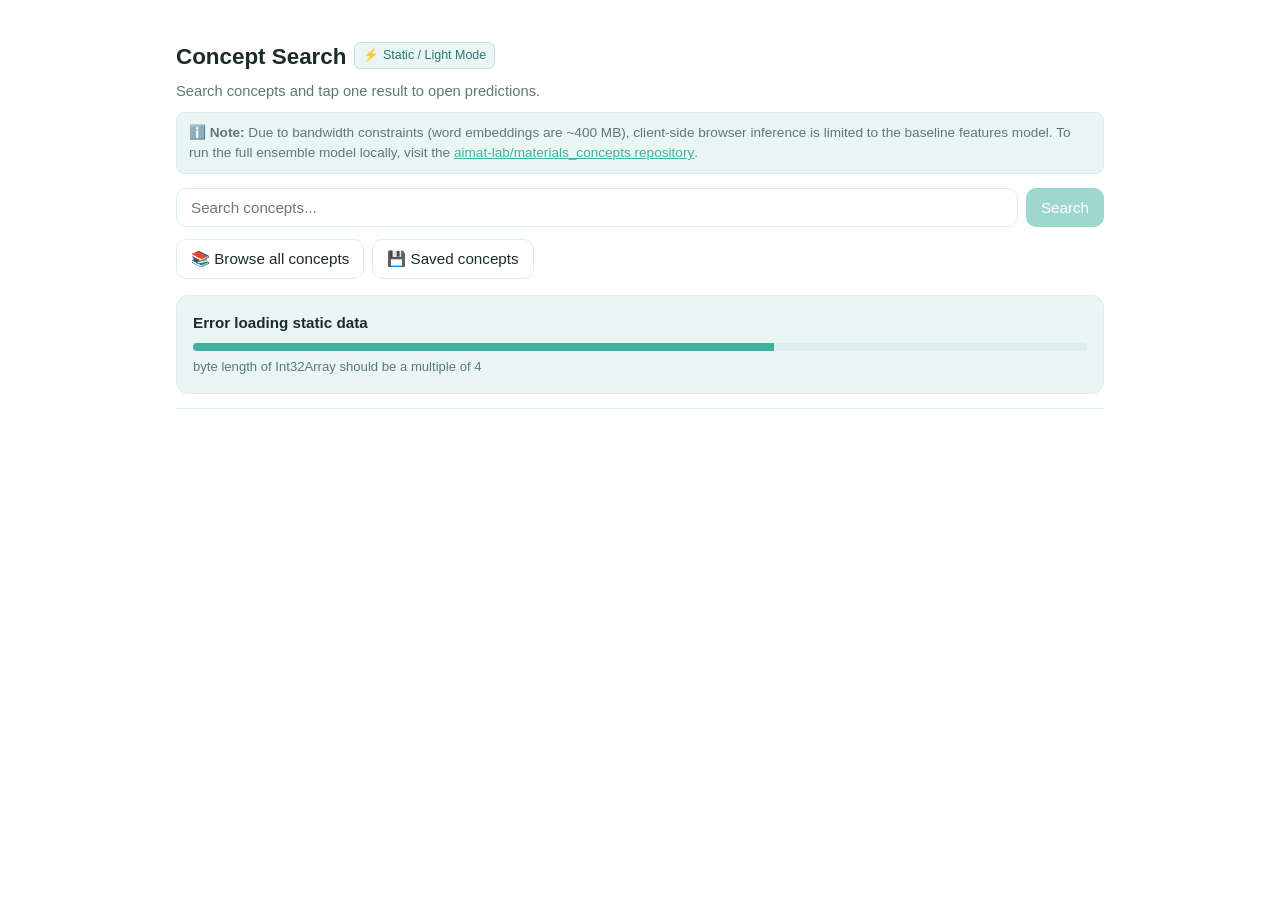
==== static/index.html @ 4b22322d "inference served statically via onnx for nn baseline" ====
<!doctype html>
<html lang="en">
  <head>
    <meta charset="UTF-8" />
    <meta name="viewport" content="width=device-width, initial-scale=1.0" />
    <title>Concept Search - Light Mode</title>
    <link rel="stylesheet" href="./css/style.css" />
  </head>
  <body>
    <main class="container">
      <div class="topbar">
        <h1>Concept Search</h1>
        <span class="mode-badge" title="Running fully client-side using baseline ONNX model">⚡ Static / Light Mode</span>
      </div>
      <p class="muted">Search concepts and tap one result to open predictions.</p>
      <div class="info-note" style="margin-top: 10px; padding: 10px 12px; background: var(--accent-hover); border: 1px solid var(--line); border-radius: 8px; font-size: 0.85rem; color: var(--muted);">
        ℹ️ <strong>Note:</strong> Due to bandwidth constraints (word embeddings are ~400 MB), client-side browser inference is limited to the baseline features model. To run the full ensemble model locally, visit the <a href="https://github.com/aimat-lab/materials_concepts" target="_blank" rel="noopener noreferrer" style="color: var(--accent); font-weight: 500;">aimat-lab/materials_concepts repository</a>.
      </div>

      <div class="row">
        <input id="searchInput" type="text" placeholder="Search concepts..." disabled />
        <button id="searchBtn" class="primary" disabled>Search</button>
      </div>
      <div class="toolbar">
        <button id="browseBtn">📚 Browse all concepts</button>
        <button id="savedBtn">💾 Saved concepts</button>
      </div>

      <div id="progressCard" class="progress-card">
        <div id="progressTitle" class="progress-title">Initializing static app data...</div>
        <div class="progress-bar-container">
          <div id="progressBarFill" class="progress-bar-fill"></div>
        </div>
        <div id="progressSub" class="progress-sub">Loading binary graph index...</div>
      </div>

      <p id="searchMeta" class="meta"></p>
      <div id="searchResults" class="list"></div>
    </main>

    <script type="module">
      import { dataLoader } from "./js/data-loader.js";
      import { staticSearch } from "./js/search.js";

      const searchInput = document.getElementById("searchInput");
      const searchBtn = document.getElementById("searchBtn");
      const browseBtn = document.getElementById("browseBtn");
      const savedBtn = document.getElementById("savedBtn");
      const searchMeta = document.getElementById("searchMeta");
      const searchResults = document.getElementById("searchResults");

      const progressCard = document.getElementById("progressCard");
      const progressTitle = document.getElementById("progressTitle");
      const progressBarFill = document.getElementById("progressBarFill");
      const progressSub = document.getElementById("progressSub");

      const searchState = {
        items: [],
        query: "",
      };

      function updateProgress({ step, percent, text }) {
        progressBarFill.style.width = `${percent}%`;
        progressSub.textContent = text;

        if (percent >= 100) {
          setTimeout(() => {
            progressCard.style.display = "none";
            searchInput.disabled = false;
            searchBtn.disabled = false;
            searchInput.focus();
            searchResults.innerHTML = '<div class="item"><span>Start by searching a concept.</span></div>';
          }, 400);
        }
      }

      function renderSearchResults() {
        if (!searchState.items.length) {
          searchResults.innerHTML = '<div class="item"><span>No results found.</span></div>';
          return;
        }

        const normalizedQuery = searchState.query.trim().toLowerCase();

        searchResults.innerHTML = searchState.items
          .map((item, index) => {
            const concept = typeof item === "string" ? item : item.concept;
            const isExact = normalizedQuery && concept.trim().toLowerCase() === normalizedQuery;

            return `
              <a class="item predict-link ${isExact ? "exact-match" : ""}" href="./prediction.html?concept=${encodeURIComponent(concept)}">
                <span class="rank">${index + 1}.</span>
                <span class="concept">${concept}</span>
                ${isExact ? '<span class="badge">exact</span>' : ""}
              </a>
            `;
          })
          .join("");
      }

      async function runSearch() {
        const query = searchInput.value.trim();
        if (!query) {
          searchMeta.textContent = "Enter a search term.";
          return;
        }

        searchMeta.textContent = `Searching for "${query}"...`;

        try {
          const results = await staticSearch.search(query, 200, true);
          searchState.items = results;
          searchState.query = query;
          searchMeta.textContent = `Found ${results.length} results for "${query}".`;
          renderSearchResults();
        } catch (error) {
          searchMeta.textContent = "Search failed.";
          searchResults.innerHTML = `<div class="item"><span>Error: ${error.message}</span></div>`;
        }
      }

      searchBtn.addEventListener("click", runSearch);
      searchInput.addEventListener("keydown", (event) => {
        if (event.key === "Enter") {
          runSearch();
        }
      });

      browseBtn.addEventListener("click", () => {
        globalThis.location.href = "./browse.html";
      });
      savedBtn.addEventListener("click", () => {
        globalThis.location.href = "./saved.html";
      });

      // Initialize data loader on page load
      dataLoader.loadAll(updateProgress).catch(err => {
        progressTitle.textContent = "Error loading static data";
        progressSub.textContent = err.message;
        console.error(err);
      });
    </script>
  </body>
</html>
---- static/css/style.css ----
:root {
  --bg: #ffffff;
  --text: #1a2b28;
  --muted: #5b7a75;
  --line: #dbf0ec;
  --accent: #40b0a1;
  --accent-hover: #eaf6f4;
  --badge-bg: #eaf6f4;
  --card-shadow: 0 4px 20px rgba(64, 176, 161, 0.08);
}

* {
  box-sizing: border-box;
}

body {
  margin: 0;
  font-family: -apple-system, BlinkMacSystemFont, "Segoe UI", Roboto, sans-serif;
  background: var(--bg);
  color: var(--text);
  line-height: 1.5;
}

.container {
  max-width: 960px;
  margin: 0 auto;
  padding: 32px 16px 48px;
}

h1 {
  margin: 8px 0 0;
  font-size: 1.4rem;
  font-weight: 700;
}

.muted {
  margin: 6px 0 0;
  color: var(--muted);
  font-size: 0.92rem;
}

.topbar {
  display: flex;
  justify-content: flex-start;
  gap: 8px;
  align-items: center;
}

.icon-btn {
  width: 36px;
  height: 36px;
  border: 1px solid var(--line);
  border-radius: 999px;
  background: #fff;
  color: var(--text);
  display: inline-flex;
  align-items: center;
  justify-content: center;
  cursor: pointer;
  font-size: 1rem;
  transition: all 0.2s ease;
  text-decoration: none;
}

.icon-btn:hover {
  border-color: var(--accent);
  color: var(--accent);
  background: var(--accent-hover);
}

.row {
  display: flex;
  gap: 8px;
  align-items: center;
  margin-top: 14px;
}

input[type="text"] {
  border: 1px solid var(--line);
  border-radius: 10px;
  padding: 10px 14px;
  font-size: 0.95rem;
  background: #fff;
  color: var(--text);
  flex: 1;
  min-width: 0;
  transition: border-color 0.2s ease, box-shadow 0.2s ease;
}

input[type="text"]:focus {
  border-color: var(--accent);
  outline: none;
  box-shadow: 0 0 0 3px var(--accent-hover);
}

button {
  border: 1px solid var(--line);
  border-radius: 10px;
  padding: 10px 14px;
  font-size: 0.95rem;
  background: #fff;
  color: var(--text);
  cursor: pointer;
  transition: all 0.2s ease;
  font-weight: 500;
}

button:hover:not(:disabled) {
  border-color: var(--accent);
  color: var(--accent);
}

button.primary {
  background: var(--accent);
  color: #fff;
  border-color: var(--accent);
}

button.primary:hover:not(:disabled) {
  background: #369a8d;
  border-color: #369a8d;
  color: #fff;
}

button:disabled {
  opacity: 0.5;
  cursor: not-allowed;
}

.toolbar {
  display: flex;
  gap: 8px;
  margin-top: 12px;
  flex-wrap: wrap;
}

.meta {
  margin-top: 12px;
  font-size: 0.88rem;
  color: var(--muted);
}

.progress-card {
  margin-top: 16px;
  padding: 16px;
  border: 1px solid var(--line);
  border-radius: 12px;
  background: var(--accent-hover);
}

.progress-title {
  font-weight: 600;
  font-size: 0.95rem;
  margin-bottom: 8px;
  color: var(--text);
}

.progress-bar-container {
  height: 8px;
  background: var(--line);
  border-radius: 999px;
  overflow: hidden;
}

.progress-bar-fill {
  height: 100%;
  background: var(--accent);
  width: 0%;
  transition: width 0.2s ease;
}

.progress-sub {
  margin-top: 6px;
  font-size: 0.82rem;
  color: var(--muted);
}

.list, .results {
  margin-top: 14px;
  border-top: 1px solid var(--line);
  max-height: 72vh;
  overflow-y: auto;
}

.item {
  padding: 12px 6px;
  border-bottom: 1px solid var(--line);
  display: flex;
  align-items: center;
  gap: 12px;
  text-decoration: none;
  color: inherit;
  transition: background 0.15s ease;
}

.item:hover {
  background: var(--accent-hover);
}

.item.exact-match {
  background: var(--accent-hover);
  border-left: 4px solid var(--accent);
}

.rank {
  min-width: 44px;
  color: var(--muted);
  font-variant-numeric: tabular-nums;
  text-align: right;
}

.concept {
  font-weight: 600;
  flex: 1;
  min-width: 0;
  overflow: hidden;
  text-overflow: ellipsis;
  white-space: nowrap;
}

.score-wrap {
  display: flex;
  align-items: center;
  gap: 8px;
}

.score {
  min-width: 65px;
  text-align: right;
  font-variant-numeric: tabular-nums;
  color: var(--accent);
  font-size: 0.9rem;
  font-weight: 600;
}

.save-btn {
  width: 30px;
  height: 30px;
  border: 1px solid var(--line);
  border-radius: 999px;
  background: #fff;
  color: var(--text);
  display: inline-flex;
  align-items: center;
  justify-content: center;
  cursor: pointer;
  line-height: 1;
  padding: 0;
}

.save-btn:hover {
  border-color: var(--accent);
  color: var(--accent);
  background: var(--accent-hover);
}

.save-btn.saved {
  border-color: var(--accent);
  color: #fff;
  background: var(--accent);
}

.badge {
  border: 1px solid var(--accent);
  border-radius: 999px;
  padding: 2px 8px;
  font-size: 0.72rem;
  color: var(--accent);
  background: var(--badge-bg);
}

.mode-badge {
  display: inline-block;
  margin-top: 6px;
  border-radius: 6px;
  padding: 3px 8px;
  font-size: 0.78rem;
  font-weight: 500;
  background: #eaf6f4;
  color: #2b7a6f;
  border: 1px solid #bce3dc;
}

.status {
  padding: 16px 8px;
  color: var(--muted);
  border-bottom: 1px solid var(--line);
}

@media (max-width: 700px) {
  .container {
    padding-top: 16px;
  }
  
  .rank {
    min-width: 32px;
  }
}
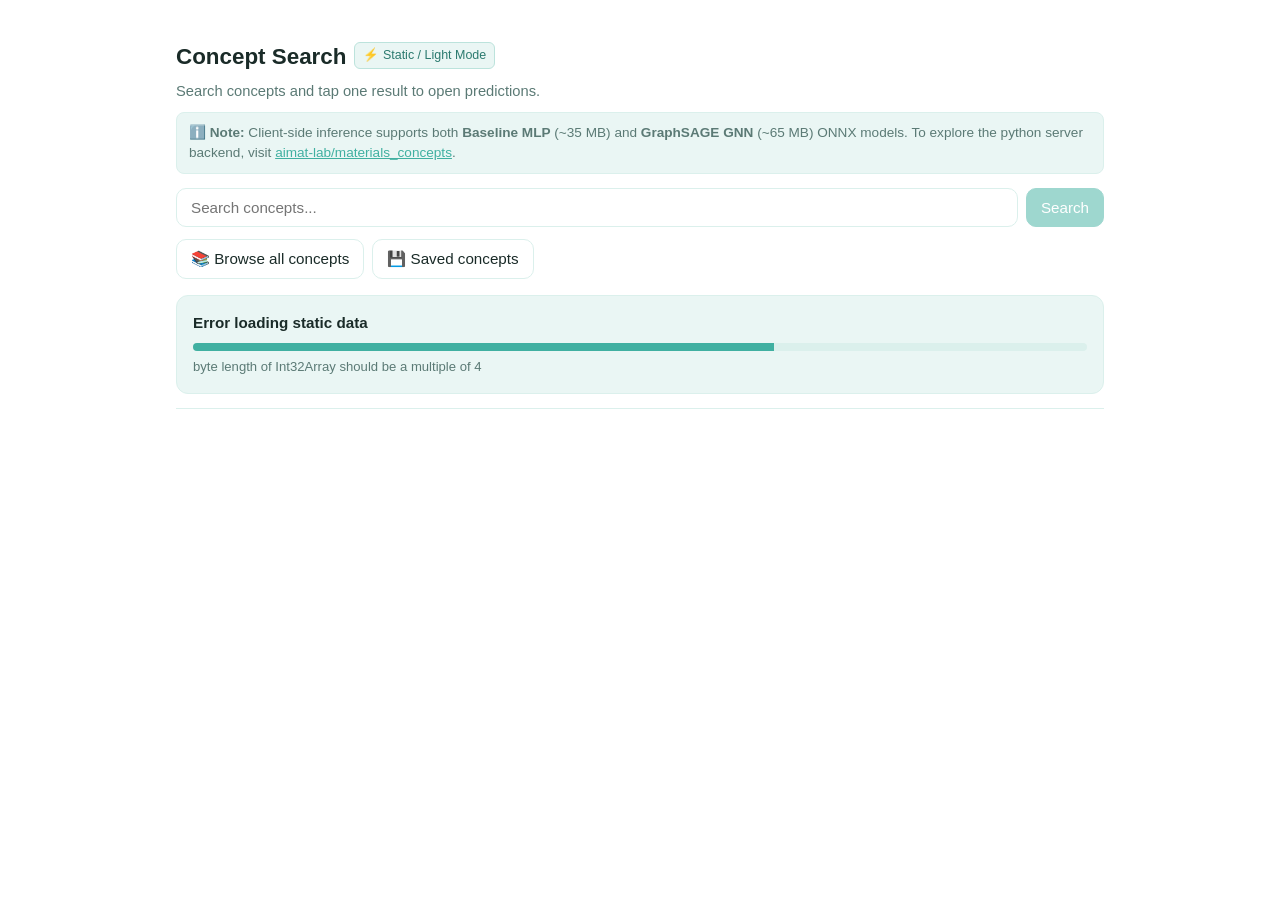
==== commit ea3969a6: "update w gnn" ====
--- a/static/index.html
+++ b/static/index.html
@@ -14,7 +14,7 @@
       </div>
       <p class="muted">Search concepts and tap one result to open predictions.</p>
       <div class="info-note" style="margin-top: 10px; padding: 10px 12px; background: var(--accent-hover); border: 1px solid var(--line); border-radius: 8px; font-size: 0.85rem; color: var(--muted);">
-        ℹ️ <strong>Note:</strong> Due to bandwidth constraints (word embeddings are ~400 MB), client-side browser inference is limited to the baseline features model. To run the full ensemble model locally, visit the <a href="https://github.com/aimat-lab/materials_concepts" target="_blank" rel="noopener noreferrer" style="color: var(--accent); font-weight: 500;">aimat-lab/materials_concepts repository</a>.
+        ℹ️ <strong>Note:</strong> Client-side inference supports both <strong>Baseline MLP</strong> (~35 MB) and <strong>GraphSAGE GNN</strong> (~65 MB) ONNX models. To explore the python server backend, visit <a href="https://github.com/aimat-lab/materials_concepts" target="_blank" rel="noopener noreferrer" style="color: var(--accent); font-weight: 500;">aimat-lab/materials_concepts</a>.
       </div>
 
       <div class="row">
